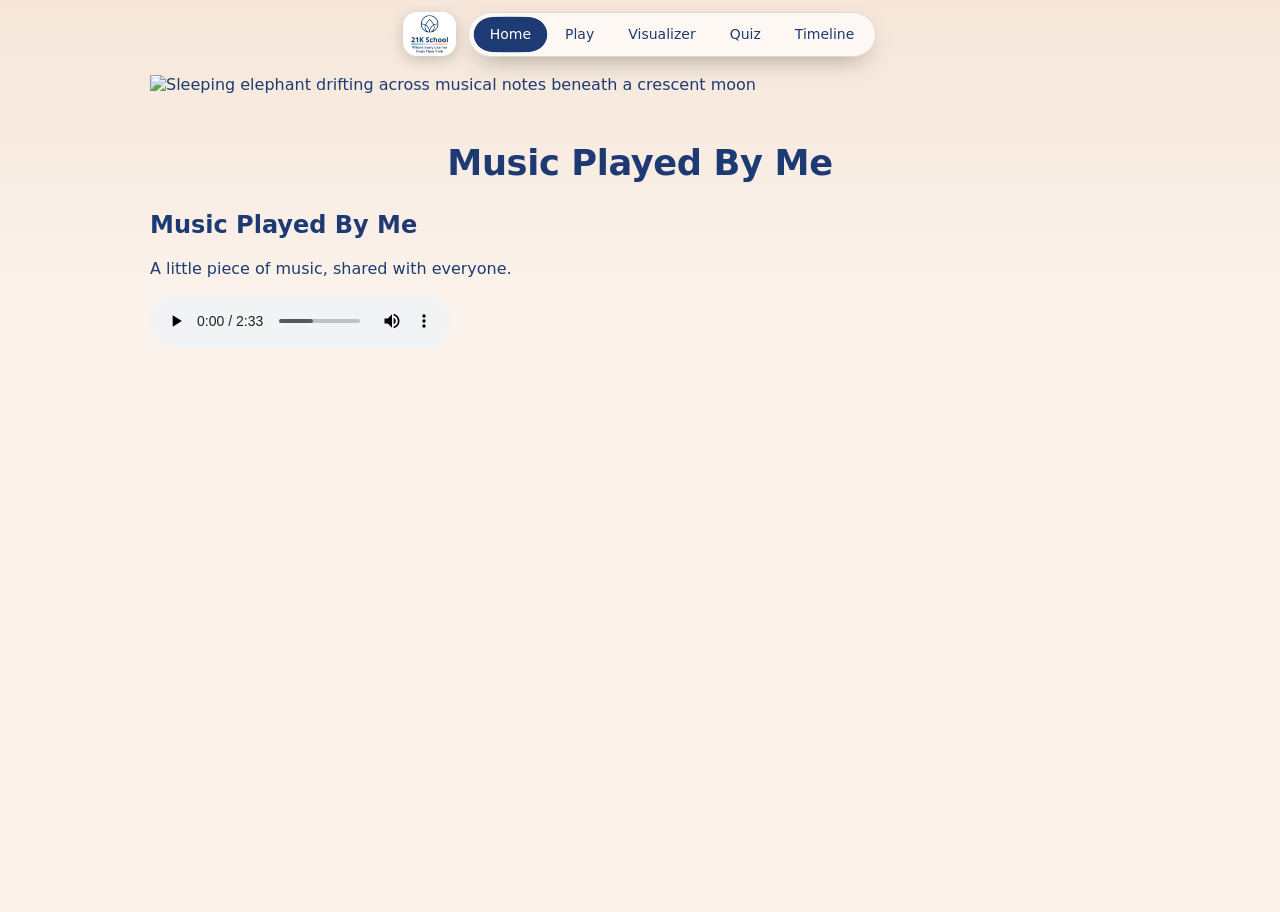
==== my-music.html @ 56319831 "Retry My Music page creation" ====
<!DOCTYPE html>
<html lang="en">
<head>
<meta charset="utf-8"><meta name="viewport" content="width=device-width, initial-scale=1">
<title>My Music · Nirvair Sharma</title>
<link rel="stylesheet" href="style.css">
</head>
<body class="music-page"><main class="music-main"><section class="music-hero"><img src="images/music-panel.jpg" alt="Sleeping elephant drifting across musical notes beneath a crescent moon"><h1 class="music-title">Music Played By Me</h1></section><section class="music-card"><h2>Music Played By Me</h2><p>A little piece of music, shared with everyone.</p><audio controls preload="metadata"><source src="Music/VID_20261025_230347_587_bsl.mp3" type="audio/mpeg">Your browser does not support the audio player.</audio></section></main><script src="site.js" defer></script></body></html>
---- style.css ----
:root {
  --skin-50: #fbf3ec;
  --skin-100: #f5e6d9;
  --skin-200: #e9d0bb;
  --ink: #1d3a73;
  --ink-soft: #5c6788;
  --radius: 18px;
}

* { box-sizing: border-box; }

html, body { margin: 0; }

body {
  font-family: "Figtree", system-ui, -apple-system, "Segoe UI", sans-serif;
  color: var(--ink);
  background: linear-gradient(180deg, var(--skin-100) 0%, var(--skin-50) 320px);
  min-height: 100vh;
  padding: 0 20px 64px;
  -webkit-font-smoothing: antialiased;
}

.top {
  text-align: center;
  padding-top: 40px;
}

.logo {
  width: 170px;
  max-width: 50%;
  height: auto;
}

.credit {
  margin: 20px 0 0;
  font-size: 0.95rem;
  font-weight: 500;
  letter-spacing: 0.04em;
  color: var(--ink-soft);
}

main {
  max-width: 980px;
  margin: 0 auto;
}

h1 {
  margin: 48px 0 28px;
  text-align: center;
  font-size: clamp(1.6rem, 4vw, 2.2rem);
  font-weight: 600;
  letter-spacing: -0.01em;
}

.grid {
  display: grid;
  grid-template-columns: repeat(2, 1fr);
  gap: 28px;
}

.panel {
  display: block;
  text-decoration: none;
  color: inherit;
}

.panel img {
  display: block;
  width: 100%;
  aspect-ratio: 16 / 10;
  object-fit: cover;
  border-radius: var(--radius);
  border: 4px solid #fff;
  box-shadow: 0 6px 20px rgba(120, 80, 50, 0.14);
  transition: transform 0.25s ease, box-shadow 0.25s ease;
}

.name {
  display: block;
  margin-top: 14px;
  text-align: center;
  font-size: 1.25rem;
  font-weight: 600;
}

@media (hover: hover) {
  .panel:hover img {
    transform: translateY(-4px);
    box-shadow: 0 12px 28px rgba(120, 80, 50, 0.22);
  }
}

.panel:focus-visible {
  outline: 3px solid var(--ink);
  outline-offset: 6px;
  border-radius: var(--radius);
}

@media (max-width: 640px) {
  .grid { grid-template-columns: 1fr; gap: 24px; }
  .top { padding-top: 28px; }
}

@media (prefers-reduced-motion: reduce) {
  .panel img { transition: none; }
}

/* Liquid blue blob cursor */
#liquid-cursor {
  position: fixed;
  top: 0;
  left: 0;
  width: 140px;
  height: 140px;
  border-radius: 42% 58% 63% 37% / 43% 42% 58% 57%;
  pointer-events: none;
  z-index: 99999;
  opacity: 0;
  background:
    radial-gradient(circle at 30% 25%, #bfdbfe 0%, transparent 25%),
    radial-gradient(circle at 70% 75%, #2563eb 0%, #3b82f6 38%, #60a5fa 70%, #1e40af 100%);
  box-shadow:
    inset -12px -15px 25px rgba(15, 23, 42, 0.25),
    inset 10px 10px 22px rgba(255, 255, 255, 0.45),
    0 0 35px rgba(59, 130, 246, 0.45);
  filter: blur(0.3px);
  mix-blend-mode: screen;
  transform: translate(-50%, -50%);
  transition: opacity 0.25s ease;
  animation: blobMorph 5s ease-in-out infinite;
}

#liquid-cursor.visible {
  opacity: 0.85;
}

@keyframes blobMorph {
  0%, 100% {
    border-radius: 42% 58% 63% 37% / 43% 42% 58% 57%;
  }
  50% {
    border-radius: 61% 39% 41% 59% / 57% 63% 37% 43%;
  }
}

/* Don't show on touch-only devices */
@media (hover: none), (prefers-reduced-motion: reduce) {
  #liquid-cursor {
    display: none;
  }
}
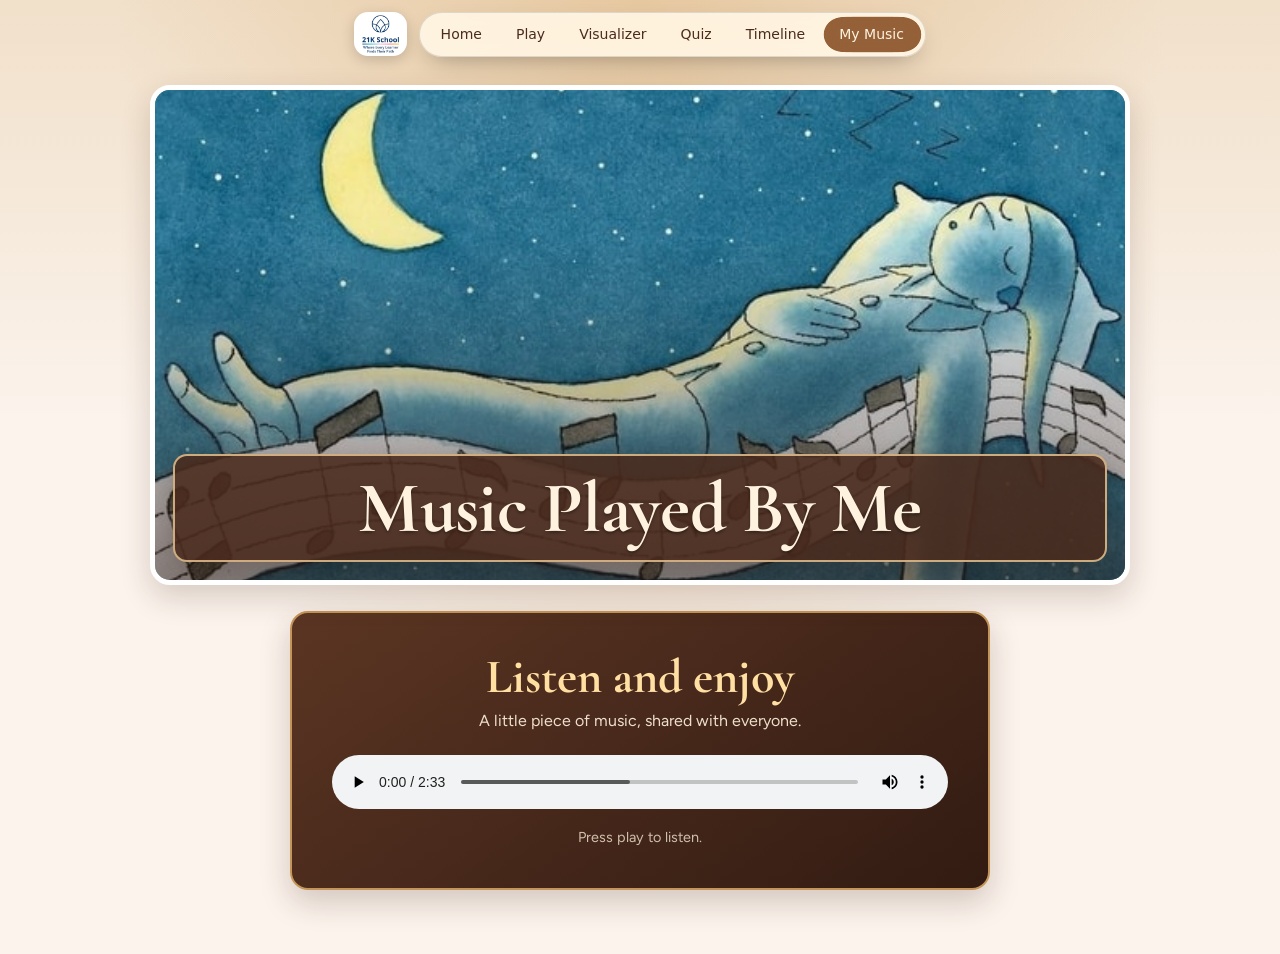
==== commit 230af719: "Yeah" ====
--- a/my-music.html
+++ b/my-music.html
@@ -1,8 +1,34 @@
 <!DOCTYPE html>
 <html lang="en">
 <head>
-<meta charset="utf-8"><meta name="viewport" content="width=device-width, initial-scale=1">
-<title>My Music · Nirvair Sharma</title>
-<link rel="stylesheet" href="style.css">
+  <meta charset="utf-8">
+  <meta name="viewport" content="width=device-width, initial-scale=1">
+  <title>My Music · Nirvair Sharma</title>
+  <link rel="preconnect" href="https://fonts.googleapis.com">
+  <link rel="preconnect" href="https://fonts.gstatic.com" crossorigin>
+  <link href="https://fonts.googleapis.com/css2?family=Cormorant+Garamond:wght@600;700&family=Figtree:wght@400;500;600&display=swap" rel="stylesheet">
+  <link rel="stylesheet" href="style.css">
 </head>
-<body class="music-page"><main class="music-main"><section class="music-hero"><img src="images/music-panel.jpg" alt="Sleeping elephant drifting across musical notes beneath a crescent moon"><h1 class="music-title">Music Played By Me</h1></section><section class="music-card"><h2>Music Played By Me</h2><p>A little piece of music, shared with everyone.</p><audio controls preload="metadata"><source src="Music/VID_20261025_230347_587_bsl.mp3" type="audio/mpeg">Your browser does not support the audio player.</audio></section></main><script src="site.js" defer></script></body></html>
+<body class="music-page">
+  <main class="music-main">
+    <section class="music-hero" aria-labelledby="music-title">
+      <img
+        src="images/music-panel.jpg"
+        alt="A sleeping figure beneath a crescent moon, surrounded by musical notes">
+      <h1 class="music-title" id="music-title">Music Played By Me</h1>
+    </section>
+
+    <section class="music-card" aria-label="My music player">
+      <h2>Listen and enjoy</h2>
+      <p>A little piece of music, shared with everyone.</p>
+      <audio controls preload="metadata">
+        <source src="Music/VID_20261025_230347_587_bsl.mp3" type="audio/mpeg">
+        Your browser does not support the audio player.
+      </audio>
+      <p class="music-note">Press play to listen.</p>
+    </section>
+  </main>
+
+  <script src="site.js" defer></script>
+</body>
+</html>
--- a/style.css
+++ b/style.css
@@ -1,4 +1,3 @@
-
 :root {
   --skin-50: #fbf3ec;
   --skin-100: #f5e6d9;
@@ -104,6 +103,104 @@
 
 @media (prefers-reduced-motion: reduce) {
   .panel img { transition: none; }
+}
+
+/* My Music page */
+body.music-page {
+  color: #4b2b1d;
+  background:
+    radial-gradient(ellipse at 50% 0%, rgba(221, 180, 125, .55), transparent 58%),
+    linear-gradient(180deg, #f1e0ca 0%, #fbf3ec 420px);
+}
+
+.music-main {
+  max-width: 980px;
+  margin: 0 auto;
+}
+
+.music-hero {
+  position: relative;
+  height: clamp(280px, 52vw, 500px);
+  margin: 28px auto 26px;
+  overflow: hidden;
+  border: 5px solid #fff;
+  border-radius: 20px;
+  background: #537f8c;
+  box-shadow: 0 12px 30px rgba(75, 43, 29, .2);
+}
+
+.music-hero::after {
+  content: "";
+  position: absolute;
+  inset: 30% 0 0;
+  background: linear-gradient(transparent, rgba(42, 23, 15, .55));
+  pointer-events: none;
+}
+
+.music-hero img {
+  display: block;
+  width: 100%;
+  height: 100%;
+  object-fit: cover;
+}
+
+.music-title {
+  position: absolute;
+  z-index: 1;
+  right: 18px;
+  bottom: 18px;
+  left: 18px;
+  margin: 0;
+  padding: 16px 20px;
+  border: 2px solid rgba(238, 203, 151, .8);
+  border-radius: 14px;
+  background: rgba(75, 43, 29, .88);
+  box-shadow: 0 8px 24px rgba(36, 20, 13, .25);
+  color: #fff3df;
+  text-align: center;
+  font-family: "Cormorant Garamond", Georgia, serif;
+  font-size: clamp(2.2rem, 7vw, 4.5rem);
+  font-weight: 700;
+  line-height: 1;
+  text-shadow: 0 2px 3px rgba(0, 0, 0, .35);
+}
+
+.music-card {
+  max-width: 700px;
+  margin: 0 auto;
+  padding: clamp(22px, 5vw, 40px);
+  border: 2px solid #c49458;
+  border-radius: 18px;
+  background: linear-gradient(145deg, #5b3523, #321b12);
+  box-shadow: 0 12px 30px rgba(75, 43, 29, .22);
+  color: #fff3df;
+  text-align: center;
+}
+
+.music-card h2 {
+  margin: 0 0 8px;
+  color: #ffe0a2;
+  font-family: "Cormorant Garamond", Georgia, serif;
+  font-size: clamp(2rem, 5vw, 3rem);
+  line-height: 1;
+}
+
+.music-card p {
+  margin: 0 0 22px;
+  opacity: .9;
+  line-height: 1.5;
+}
+
+.music-card audio {
+  display: block;
+  width: 100%;
+  margin: 0 auto;
+}
+
+.music-card .music-note {
+  margin: 18px 0 0;
+  font-size: .9rem;
+  opacity: .75;
 }
 
 /* Liquid blue blob cursor */
@@ -149,4 +246,4 @@
   #liquid-cursor {
     display: none;
   }
-}
+}
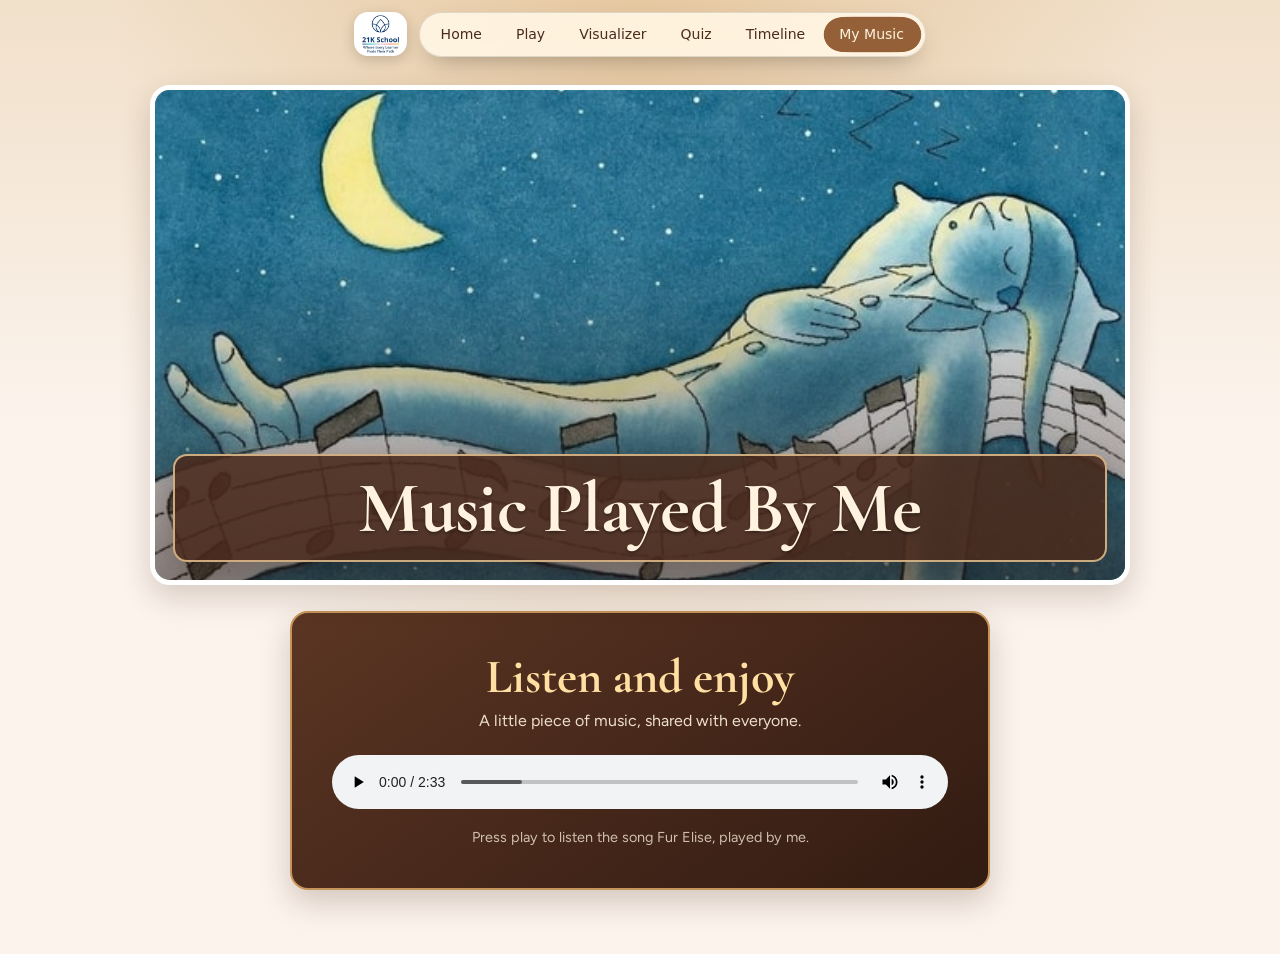
==== commit d7bf7ba7: "music" ====
--- a/my-music.html
+++ b/my-music.html
@@ -25,7 +25,7 @@
         <source src="Music/VID_20261025_230347_587_bsl.mp3" type="audio/mpeg">
         Your browser does not support the audio player.
       </audio>
-      <p class="music-note">Press play to listen.</p>
+      <p class="music-note">Press play to listen the song Fur Elise, played by me.</p>
     </section>
   </main>
 
